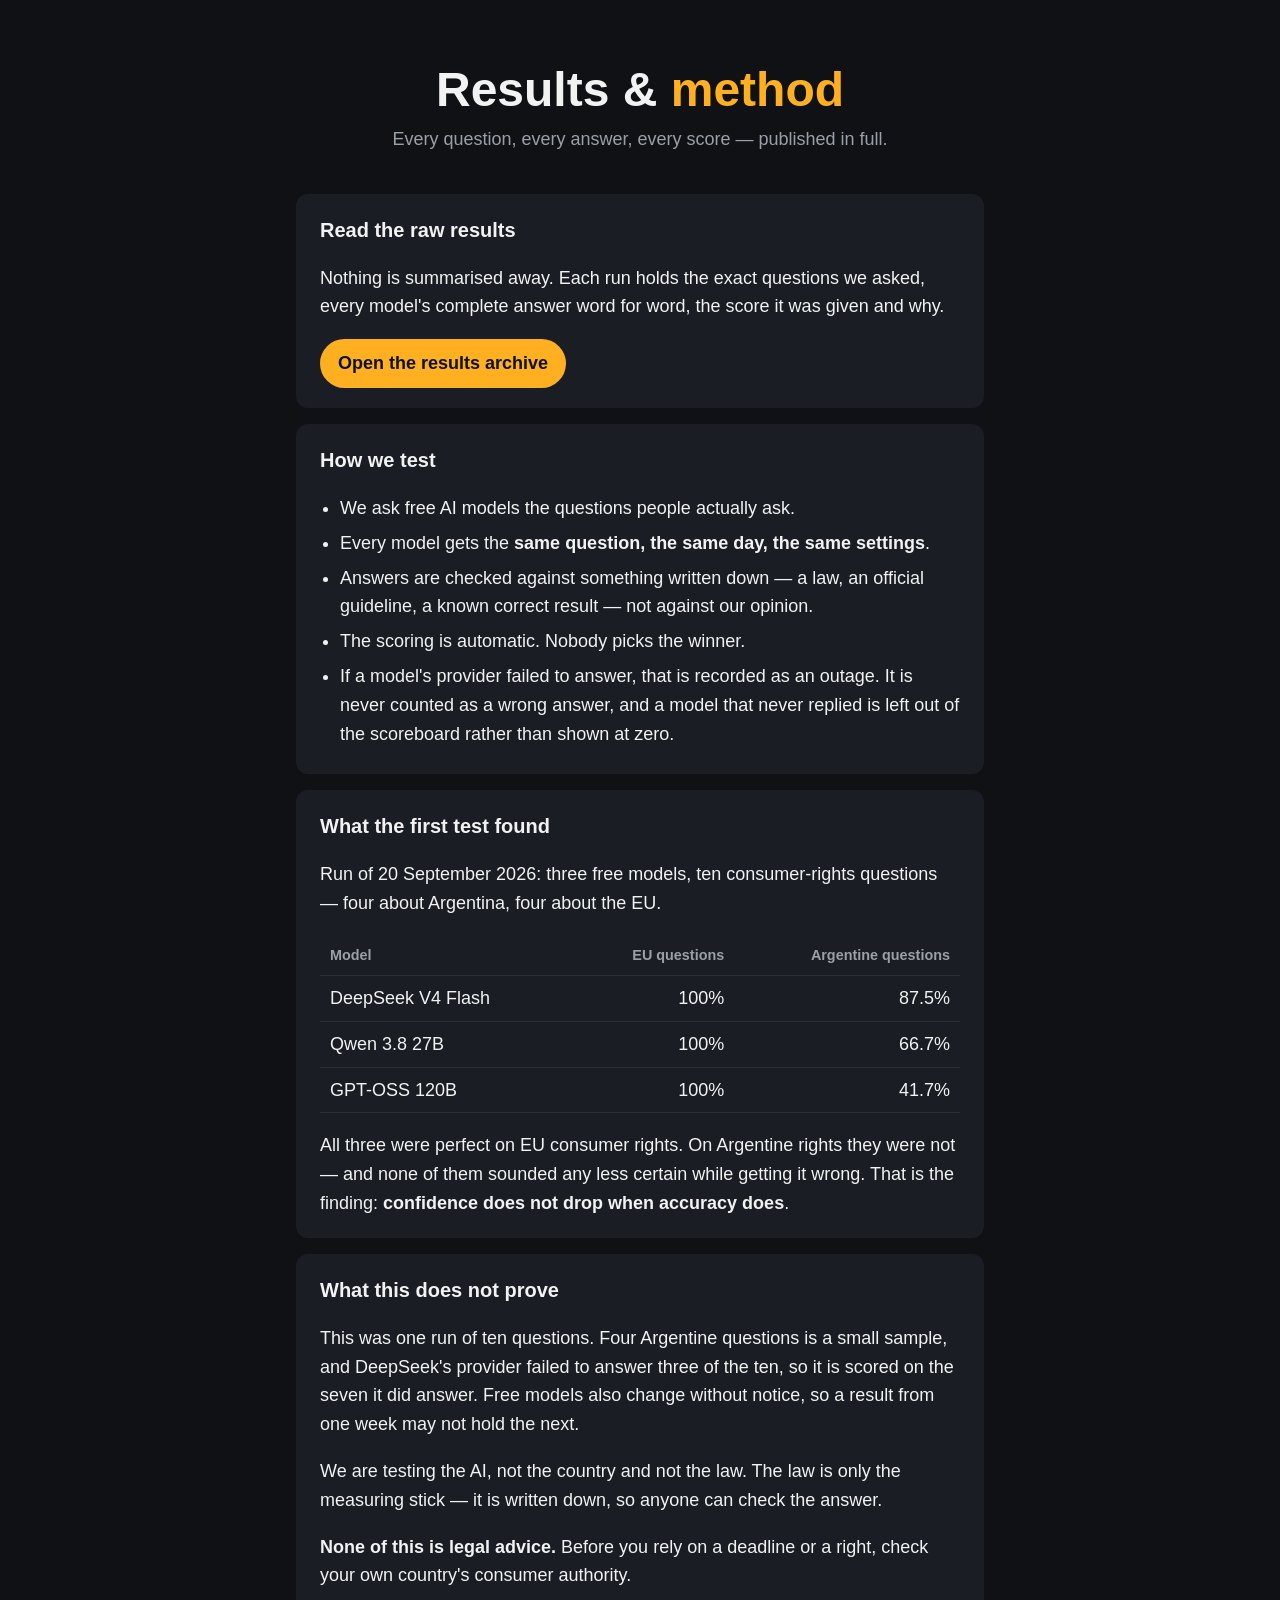
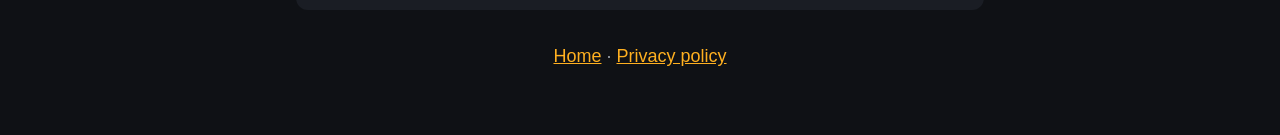
==== results/index.html @ 500ad815 "fix: serve results at /results so the URL fits in a YouTube description YouTube shortens a displayed" ====
<!DOCTYPE html>
<html lang="en">
<head>
<meta charset="utf-8">
<meta name="viewport" content="width=device-width, initial-scale=1">
<title>Results and method — Should I Trust AI?</title>
<meta name="description" content="How we test free AI models, and where to read every question, every answer and every score.">
<link rel="icon" href="../logo.png">
<link rel="stylesheet" href="../style.css">
</head>
<body>
<main>
  <header>
    <h1>Results &amp; <span class="accent">method</span></h1>
    <p class="lead">Every question, every answer, every score — published in full.</p>
  </header>

  <section>
    <h2>Read the raw results</h2>
    <p>Nothing is summarised away. Each run holds the exact questions we asked, every model's complete answer word for word, the score it was given and why.</p>
    <p><a class="button" href="https://github.com/ShouldITrustAI/bench-results">Open the results archive</a></p>
  </section>

  <section>
    <h2>How we test</h2>
    <ul>
      <li>We ask free AI models the questions people actually ask.</li>
      <li>Every model gets the <strong>same question, the same day, the same settings</strong>.</li>
      <li>Answers are checked against something written down — a law, an official guideline, a known correct result — not against our opinion.</li>
      <li>The scoring is automatic. Nobody picks the winner.</li>
      <li>If a model's provider failed to answer, that is recorded as an outage. It is never counted as a wrong answer, and a model that never replied is left out of the scoreboard rather than shown at zero.</li>
    </ul>
  </section>

  <section>
    <h2>What the first test found</h2>
    <p>Run of 20 September 2026: three free models, ten consumer-rights questions — four about Argentina, four about the EU.</p>
    <table>
      <thead>
        <tr><th>Model</th><th>EU questions</th><th>Argentine questions</th></tr>
      </thead>
      <tbody>
        <tr><td>DeepSeek V4 Flash</td><td>100%</td><td>87.5%</td></tr>
        <tr><td>Qwen 3.8 27B</td><td>100%</td><td>66.7%</td></tr>
        <tr><td>GPT-OSS 120B</td><td>100%</td><td>41.7%</td></tr>
      </tbody>
    </table>
    <p>All three were perfect on EU consumer rights. On Argentine rights they were not — and none of them sounded any less certain while getting it wrong. That is the finding: <strong>confidence does not drop when accuracy does</strong>.</p>
  </section>

  <section>
    <h2>What this does not prove</h2>
    <p>This was one run of ten questions. Four Argentine questions is a small sample, and DeepSeek's provider failed to answer three of the ten, so it is scored on the seven it did answer. Free models also change without notice, so a result from one week may not hold the next.</p>
    <p>We are testing the AI, not the country and not the law. The law is only the measuring stick — it is written down, so anyone can check the answer.</p>
    <p><strong>None of this is legal advice.</strong> Before you rely on a deadline or a right, check your own country's consumer authority.</p>
  </section>

  <footer>
    <a href="../index.html">Home</a> · <a href="../privacy.html">Privacy policy</a>
  </footer>
</main>
</body>
</html>
---- style.css ----
:root {
  --bg: #0f1115;
  --panel: #1a1d24;
  --fg: #f2f2f2;
  --muted: #9aa0a8;
  --accent: #ffb020;
}

* { box-sizing: border-box; }

body {
  margin: 0;
  background: var(--bg);
  color: var(--fg);
  font: 18px/1.6 -apple-system, "Avenir Next", "Segoe UI", Roboto, sans-serif;
}

main { max-width: 720px; margin: 0 auto; padding: 48px 16px 64px; }

header { text-align: center; margin-bottom: 40px; }
header img { border-radius: 50%; }
h1 { font-size: clamp(2rem, 6vw, 3rem); margin: 16px 0 8px; line-height: 1.1; }
h2 { font-size: 1.25rem; margin: 0 0 8px; }
.accent { color: var(--accent); }
.lead { color: var(--muted); margin: 0; }

section { background: var(--panel); border-radius: 12px; padding: 20px 24px; margin-bottom: 16px; }
section p:last-child, section ul:last-child { margin-bottom: 0; }

ul { padding-left: 20px; }
li { margin-bottom: 6px; }

table { width: 100%; border-collapse: collapse; margin: 12px 0; }
th, td { text-align: left; padding: 8px 10px; border-bottom: 1px solid #2a2e37; }
th { color: var(--muted); font-size: 0.9rem; font-weight: 600; }
td + td, th + th { text-align: right; }

a { color: var(--accent); }
.button {
  display: inline-block; padding: 10px 18px; border-radius: 999px;
  background: var(--accent); color: var(--bg); font-weight: 700; text-decoration: none;
}

footer { text-align: center; margin-top: 32px; color: var(--muted); }
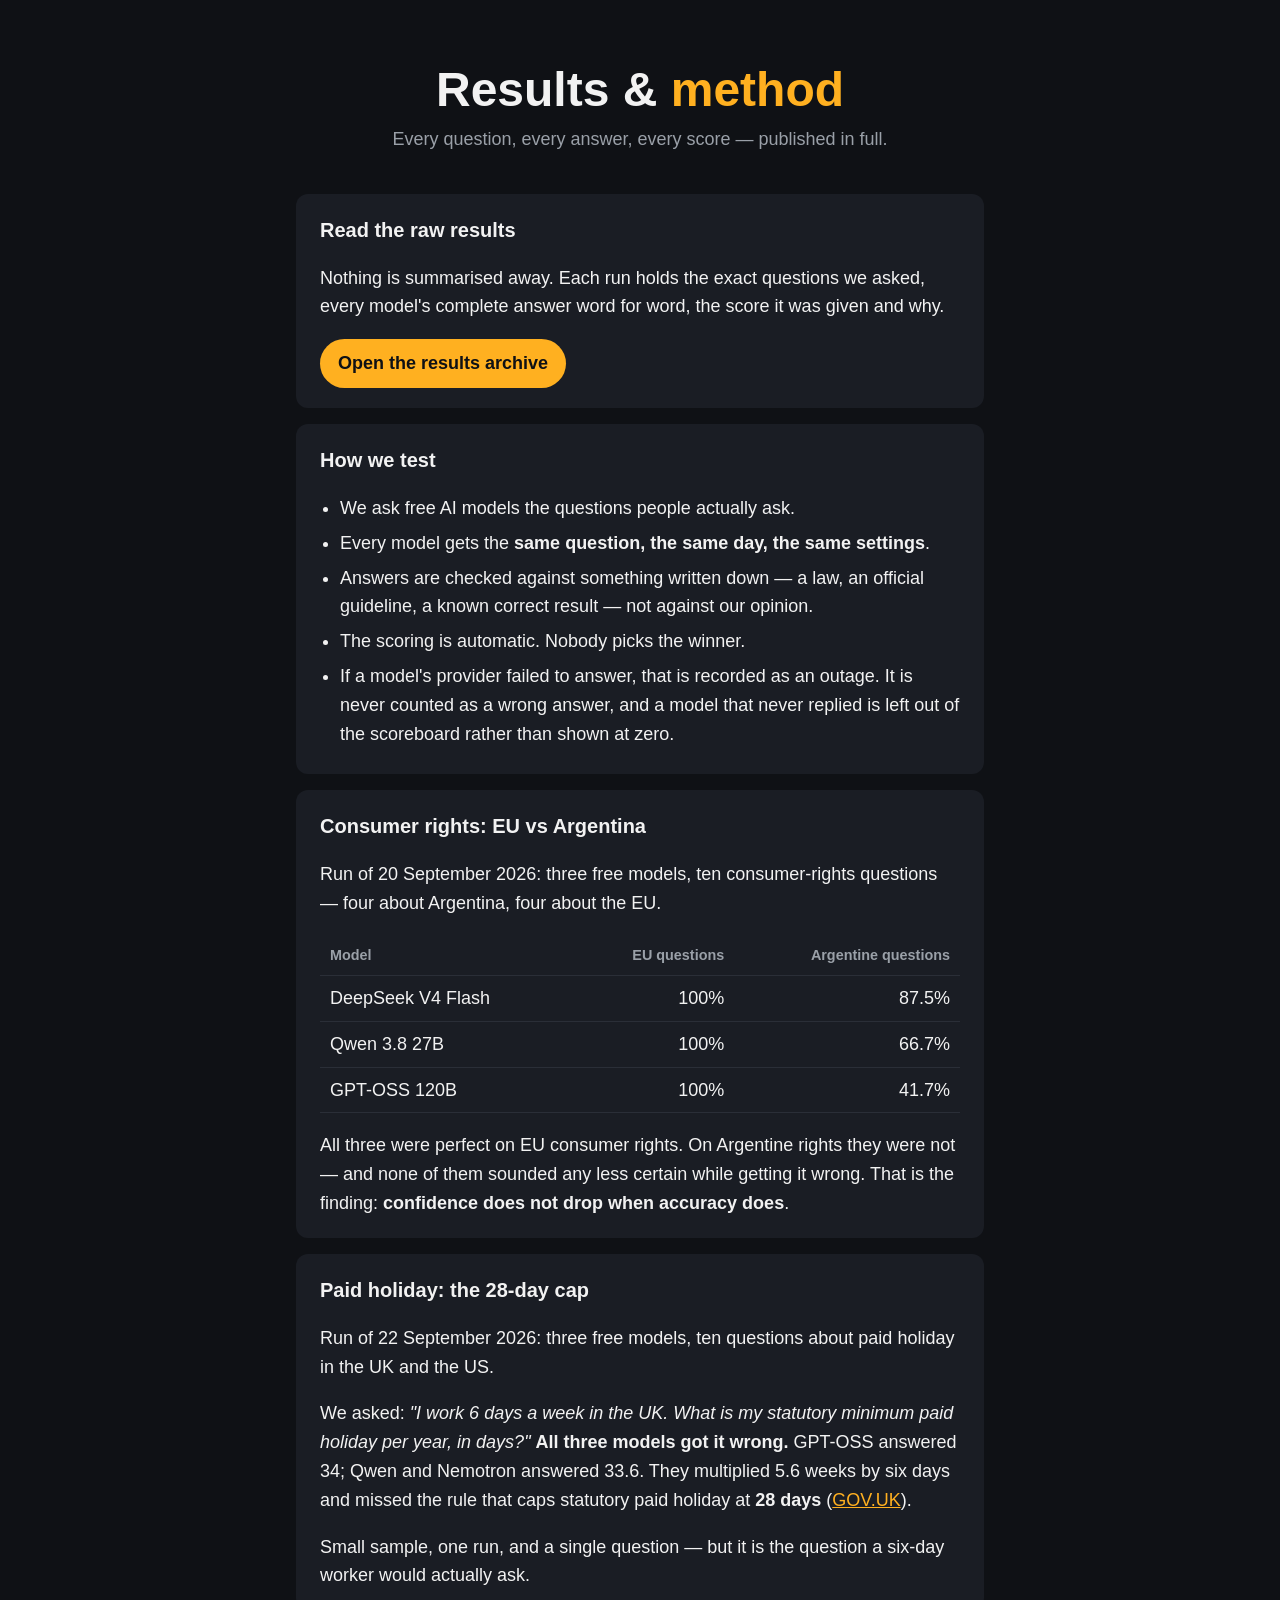
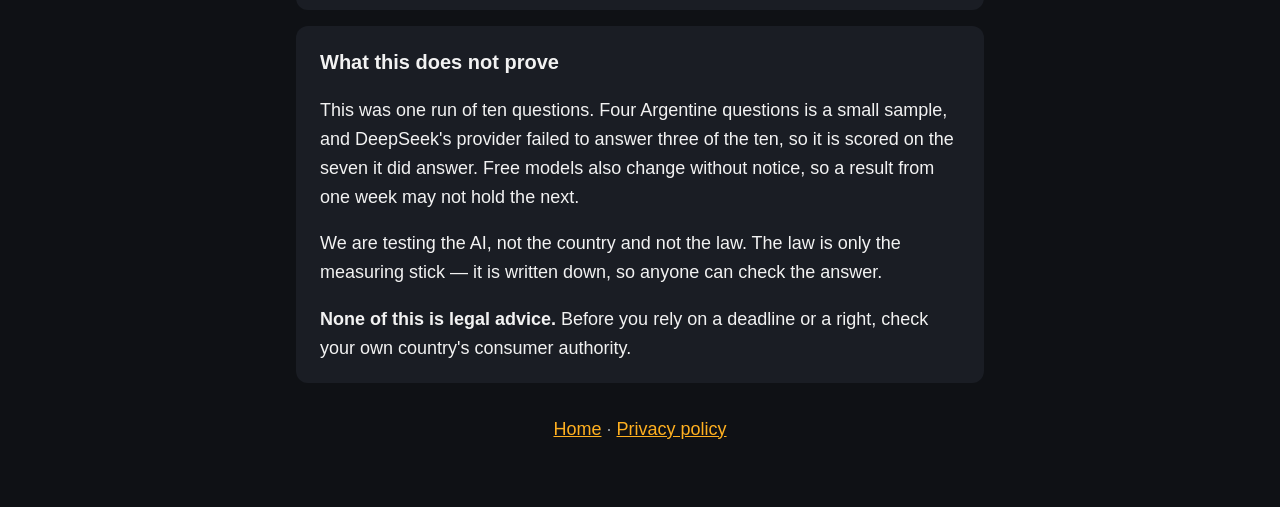
==== commit b0c5483b: "feat: add the paid-holiday finding to the results page Video 2's description links here, so the page" ====
--- a/results/index.html
+++ b/results/index.html
@@ -33,7 +33,7 @@
   </section>
 
   <section>
-    <h2>What the first test found</h2>
+    <h2>Consumer rights: EU vs Argentina</h2>
     <p>Run of 20 September 2026: three free models, ten consumer-rights questions — four about Argentina, four about the EU.</p>
     <table>
       <thead>
@@ -49,6 +49,13 @@
   </section>
 
   <section>
+    <h2>Paid holiday: the 28-day cap</h2>
+    <p>Run of 22 September 2026: three free models, ten questions about paid holiday in the UK and the US.</p>
+    <p>We asked: <em>"I work 6 days a week in the UK. What is my statutory minimum paid holiday per year, in days?"</em> <strong>All three models got it wrong.</strong> GPT-OSS answered 34; Qwen and Nemotron answered 33.6. They multiplied 5.6 weeks by six days and missed the rule that caps statutory paid holiday at <strong>28 days</strong> (<a href="https://www.gov.uk/holiday-entitlement-rights">GOV.UK</a>).</p>
+    <p>Small sample, one run, and a single question — but it is the question a six-day worker would actually ask.</p>
+  </section>
+
+  <section>
     <h2>What this does not prove</h2>
     <p>This was one run of ten questions. Four Argentine questions is a small sample, and DeepSeek's provider failed to answer three of the ten, so it is scored on the seven it did answer. Free models also change without notice, so a result from one week may not hold the next.</p>
     <p>We are testing the AI, not the country and not the law. The law is only the measuring stick — it is written down, so anyone can check the answer.</p>
